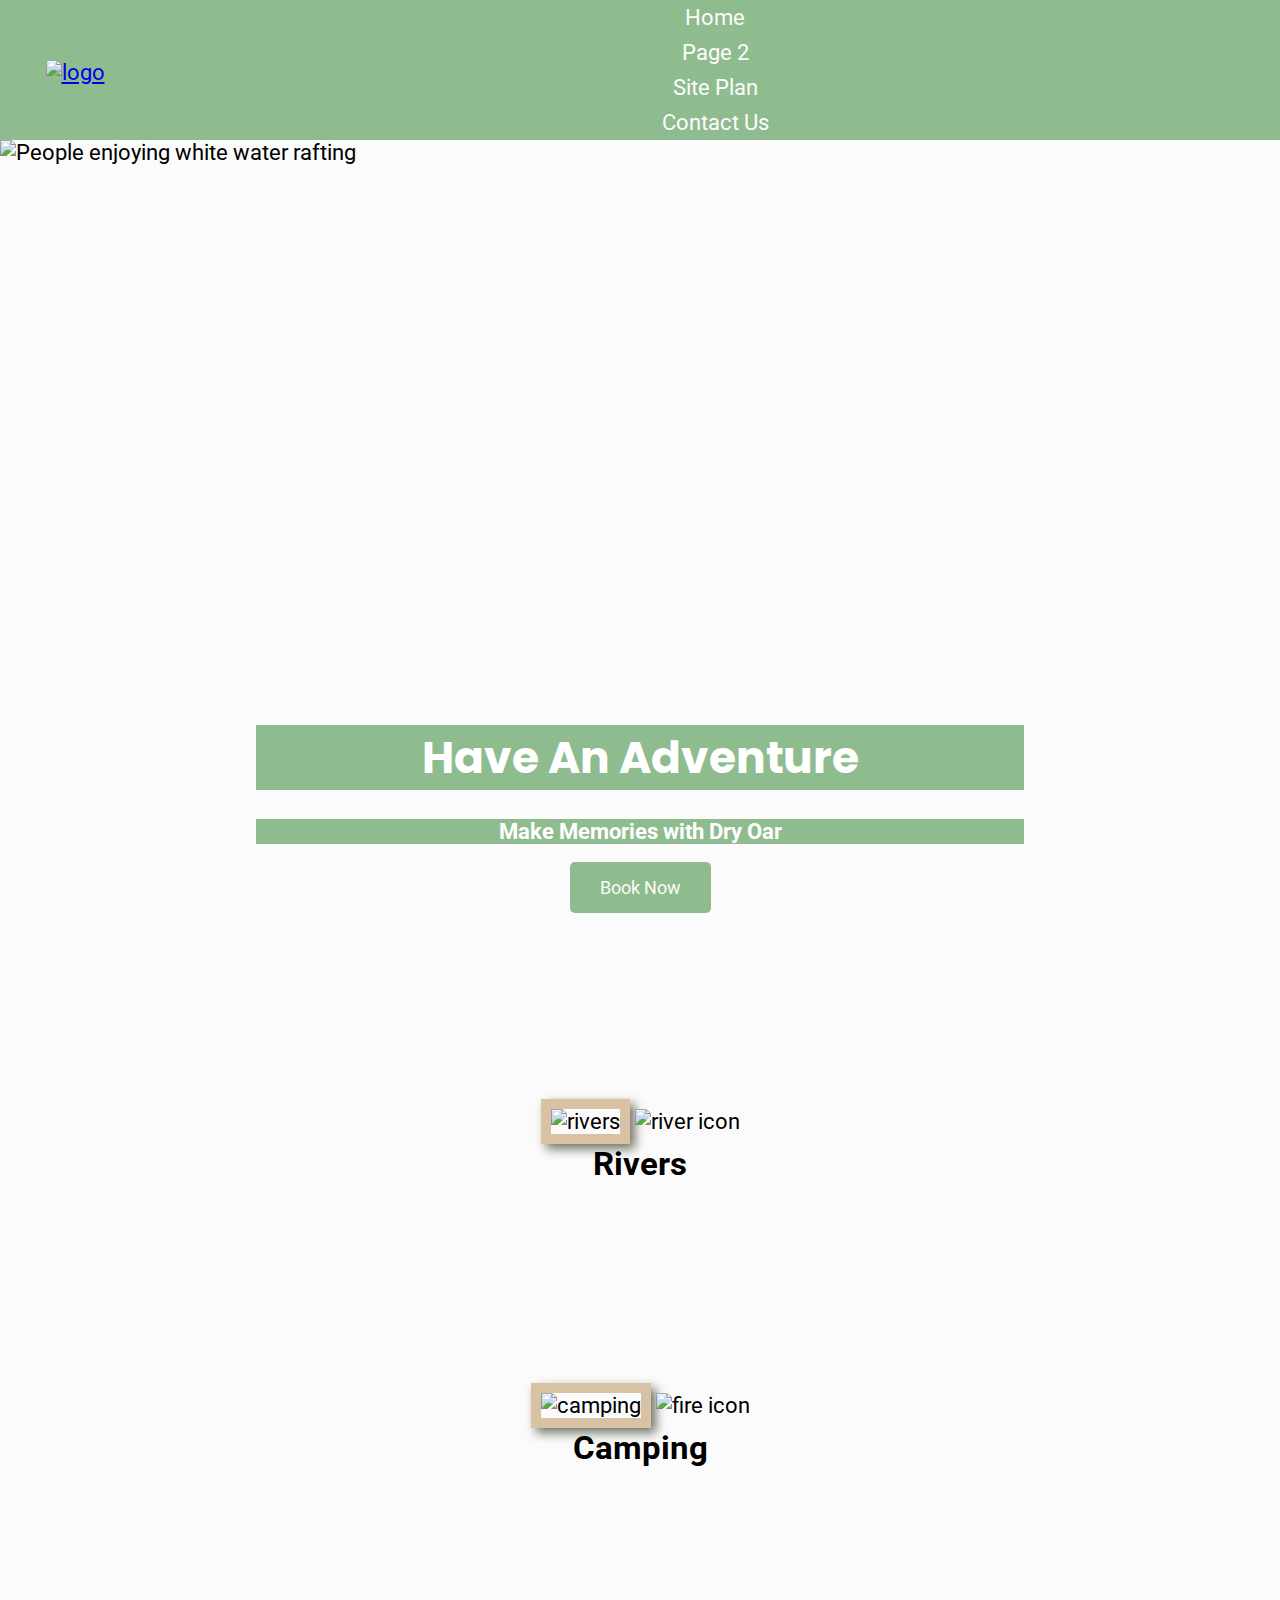
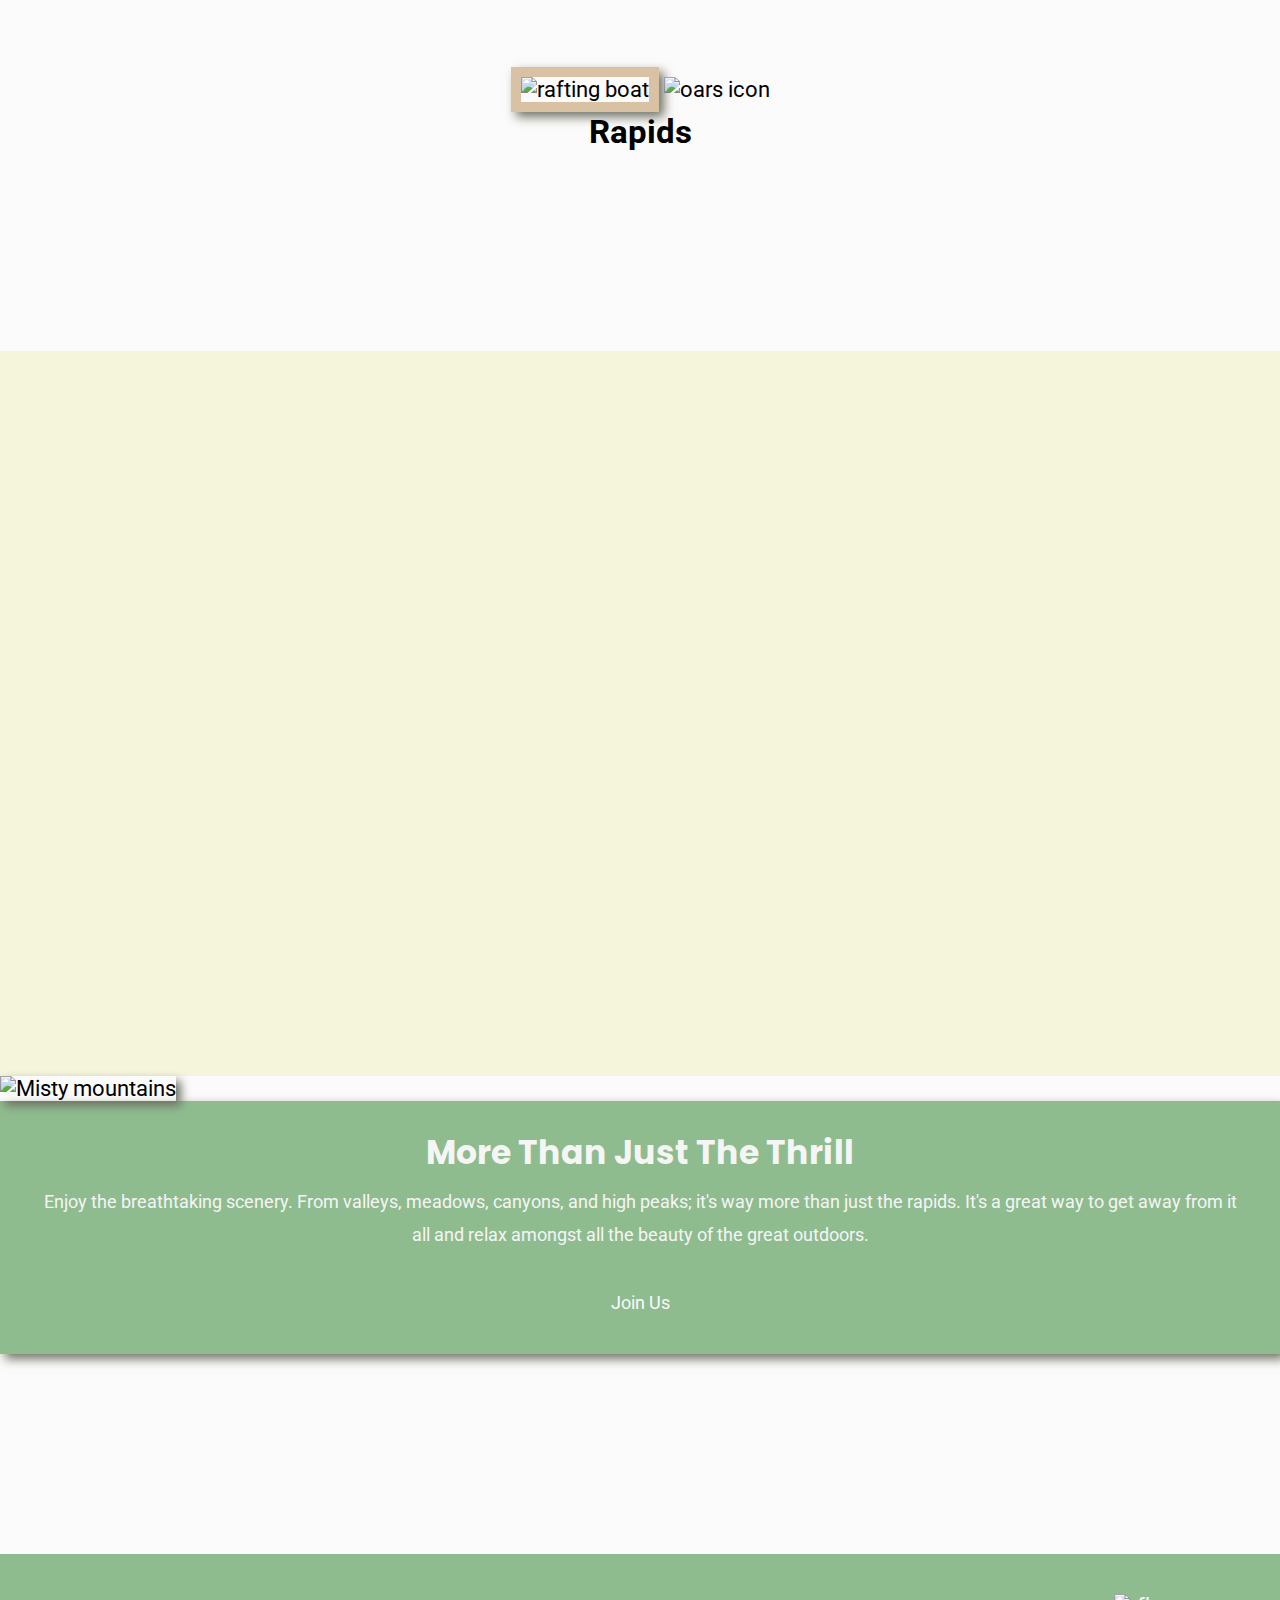
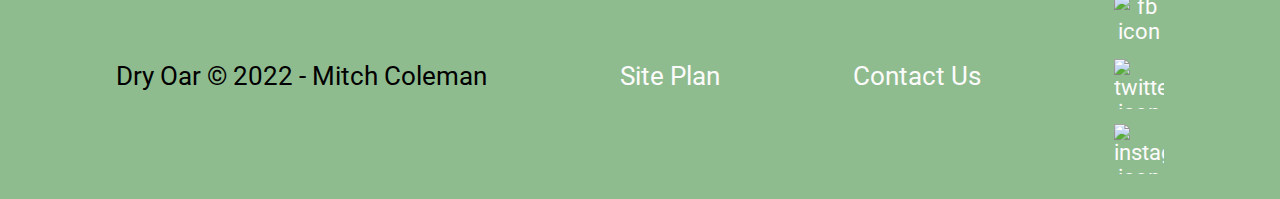
==== index.html @ b1467c67 "changes" ====
<!DOCTYPE html>
<html lang="en">
<head>
    <meta charset="UTF-8">
    <meta http-equiv="X-UA-Compatible" content="IE=edge">
    <meta name="viewport" content="width=device-width, initial-scale=1.0">
    <title>Whitewater Rafting Vacations | Dry Oar Boating | Home</title>
    <link rel="stylesheet" href="style.css">
</head>
<body>
    <div id="content">
    </div>
<header>
    <a id="logo_link" href="index.html">
        <img class="logo" src="https://byui-wdd.github.io/wdd130/rafting_images/logo.png" alt="logo"
        width="400"
        height="300">
    </a>
    <nav>
        <a href="index.html">Home</a>
        <a href="#">Page 2</a>
        <a href="site-plan-rafting.html">Site Plan</a>
        <a href="contactus.html">Contact Us</a>
    </nav>
</header>
<div id="hero">
    <div id="hero-box">
        <img id="hero-img" src="https://d2rdhxfof4qmbb.cloudfront.net/wp-content/uploads/20190523130306/Group-of-people-white-water-rafting.jpg" alt="People enjoying white water rafting"
                        width="1520"
                        height="800">
    </div>

    <section id="hero-msg">
        <h1 class="home-title">Have An Adventure</h1>
        <h4>Make Memories with Dry Oar </h4>
        <div class='button-box'>
            <a class='book' href="rates.html">Book Now</a>
        </div>
    </section>
</div>
<main class="home-grid">
    <section class="rivers-card">
        <img class="card-img" src="https://byui-wdd.github.io/wdd130/rafting_images/rivers.jpg" alt="rivers"
                        width="250"
                        height="200">
        <img class="icon" src="https://byui-wdd.github.io/wdd130/rafting_images/river_icon.png" alt="river icon"
        width="50"
        height="50">
        <h2>Rivers</h2>
    </section>
    <section class="camping-card">
        <img class="card-img" src="https://byui-wdd.github.io/wdd130/rafting_images/camping.jpg" alt="camping"
                        width="250"
                        height="200">
        <img class="icon" src="https://byui-wdd.github.io/wdd130/rafting_images/fire_icon.png" alt="fire icon"
        width="50"
        height="50">
        <h2>Camping</h2>
    </section>
    <section class="rapids-card">
        
    <div>
        <img class="boat" src="https://byui-wdd.github.io/wdd130/rafting_images/rapids.jpg" alt="rafting boat"
                        width="250"
                        height="200">
        <img class="oars" src="https://byui-wdd.github.io/wdd130/rafting_images/oars.png" alt="oars icon"
                        width="50"
                        height="50">
    </div>
    <h2>Rapids</h2>
</section>
    <div id="background"></div> 
    <img class="mountains" src="https://byui-wdd.github.io/wdd130/rafting_images/mountains.jpg" alt="Misty mountains"
                        width="800"
                        height="600">
    <section class="msg">
        <h2>More Than Just The Thrill</h2>
        <p>Enjoy the breathtaking scenery. From valleys, meadows, canyons, and high peaks; it's way more than just the rapids. It's a great way to get away from it all and relax amongst all the beauty of the great outdoors. </p>
        <a class='join' href="rivers.html">Join Us</a>
    </section>
</main>
<footer>
    <p>Dry Oar &copy; 2022 - Mitch Coleman</p>
    <p><a href="site-plan-rafting.html">Site Plan</a></p>
    <p><a href="contactus.html">Contact Us</a></p>
    <div class="social">
        <a href="https://facebook.com" target="_blank">
            <img src="https://byui-wdd.github.io/wdd130/rafting_images/facebook.png" alt="fb icon"
                width="50"
                height="50">
        </a>
        <a href="https://twitter.com" target="_blank">
            <img src="https://byui-wdd.github.io/wdd130/rafting_images/twitter.png" alt="twitter icon"
                width="50"
                height="50">
        </a>
        <a href="https://instagram.com" target="_blank">
            <img src="https://byui-wdd.github.io/wdd130/rafting_images/instagram.png" alt="instagram icon"
                width="50"
                height="50">
        </a>
    </div>
</footer>
</body>
</html>
---- style.css ----
@import url('https://fonts.googleapis.com/css2?family=Poppins:wght@200&family=Roboto:wght@500&display=swap');
#content {
    width: 1600px;
    margin: 0 auto;
  }

nav a {
  text-align: center;
  background-color:darkseagreen;
  color: whitesmoke;
  text-align: center;
  color: #fcfbfb;
  text-decoration: none;
  padding: 5px;
  display: flex;
  justify-content: space-around;
  /* my logo isn't showing correctly with 35px. that is why i have it on 5px */
}

#hero-msg h1, #hero-msg h4 {
  text-align: center;
  color: white;
}

.button-box {
  text-align: center;
}

main section {
  text-align: center;
}

#background {
  height: 725px;
  background-color: beige;
  grid-column: 1/11;
  grid-row: 4/9;
}

body {
  background-color: #fcfbfb; 
  font-family: "Roboto", Helvetica, sans-serif;
  font-size: 22px;
  margin: 0;
  padding: 0;
}
header {
  background-color: darkseagreen;
  display: grid;
  grid-template-columns: 150px auto;
}
nav a:hover {
  background-color: black;
  text-decoration: underline;
}

.book, .join{
  background-color: burlywood;
  font-size: 18px;
  padding: 15px 30px;
}

.book:hover, .join:hover {
  background-color: aliceblue;
  text-decoration: underline;
}

.msg{
  background-color: darkseagreen;
  line-height: 1.5em;
  padding: 35px;
  grid-column: 6/10;
  grid-row: 6/7;
  box-shadow: 5px 5px 10px #6f7364;
}

footer{
  background-color: darkseagreen;
  padding: 25px 50px;
  margin-top: 200px;
  display: flex;
  justify-content: space-around;
  align-items: center;

}

nav a:hover {
  background-color:darkseagreen;
  color: whitesmoke;
  text-decoration: underline;
}

.home-title{
  background-color:darkseagreen;
  color: whitesmoke;
  font-family: "Poppins";
  font-size: 2em;
  margin-top: 10px;
}
h4{
  background-color:darkseagreen;
  color: whitesmoke;
}
.book, .join{
  background-color:darkseagreen;
  color: whitesmoke;
  text-align: center;
  color: #fcfbfb;
  text-decoration: none;
  margin-top: 50px;
  border-radius: 5px;
}
.book:hover, .join:hover{
  background-color:darkseagreen;
  color: whitesmoke;
  text-decoration: underline;
}
.msg h2{
  background-color:darkseagreen;
  color: whitesmoke;
  font-family: "Poppins";
  margin: 0;
}
.msg p{
  background-color:darkseagreen;
  color: whitesmoke;
  font-size: .8em;
  padding-bottom: 15px;
}
footer h3{
  background-color:darkseagreen;
  color: whitesmoke;
}
footer a{
  background-color:darkseagreen;
  color: whitesmoke;
  text-align: center;
  color: #fcfbfb;
  text-decoration: none;
  display: flex;
  justify-content: space-around;
  align-items: center;
}
footer a:hover{
  background-color:darkseagreen;
  color: whitesmoke;
  text-decoration: underline;
}

.logo {
  width: 80px;
  height: 80px;
}

footer p {
  font-size: 1.2em;
}    

footer p a:hover {
  text-decoration: underline;
}   

h2{
  margin: 0;
}

#logo_link{
  padding-top: 5px;
  padding-top: 5px;
  justify-self: center;
  align-self: center;
}

.icon{
  padding-top: 10px;
}

footer .social img {
  padding-top: 15px;
}

.rivers-card, .camping-card, .rapids-card{
  margin: 200px 0;
  grid-column: 8/10;
  grid-row: 2/3;
}

.card-img{
  border: 10px solid black;
  border: 10px solid #d9c2a3;
  transition: transform .5s;
  box-shadow: 5px 5px 10px #6f7364;
}

main section img{
  box-sizing: border-box;
}

.boat{
  border: 10px solid black;
  width: 100%;
  grid-column: 8/10;
  grid-row: 2/3;
  border: 10px solid #d9c2a3;
  transition: transform .5s;
  box-shadow: 5px 5px 10px #6f7364;
  height: 600px;

}

/* test */
#hero {
  display: grid;
  grid-template-columns: 1fr 3fr 1fr;
}
#hero-box {
  grid-column: 1/4;
  grid-row: 1/3;
  z-index: -1;
}
#hero-msg {
  grid-column: 2/3;
  grid-row: 1/2;
  margin-top: 575px;
}
.card-img{
  width: 100%;
  height: 600px;
}
.mountains{
  grid-column: 2/7;
  grid-row: 5/8;
  box-shadow: 5px 5px 10px #6f7364;
  width: 100%;
  margin-top: -800px;
}
.card-img:hover {
  opacity: .6;
  transform: scale(1.1);
}
.boat:hover{
  opacity: .6;
  transform: scale(1.1);
}
@media screen and (max-width: 900px) {
  #hero, .home-grid {
      display: block;
      height: auto;
  }
  nav, footer {
      flex-direction: column;
  }
  nav a {
      display: block;
      padding: 15px;
  }
  #hero {
      margin-top: 0;
  }
  #hero-msg {
      margin-top: 0;
  }
  #hero-msg h4 {
      display: none;
  }
  .home-title {
      font-size: 25px;
      color: #6f7364;
  }
  .rivers-card, .camping-card, .rapids-card { 
      margin: 50px auto;
      width: 60%;
  }
  #background {
      display: none;
  }
  .mountains, .msg {
      width: 80%;
      display: block;
      margin: 0 auto;
  }
  footer {
      margin-top: 25px;
  }
  .boat{
    margin: 50px auto;
    width: 60%;
  }
}
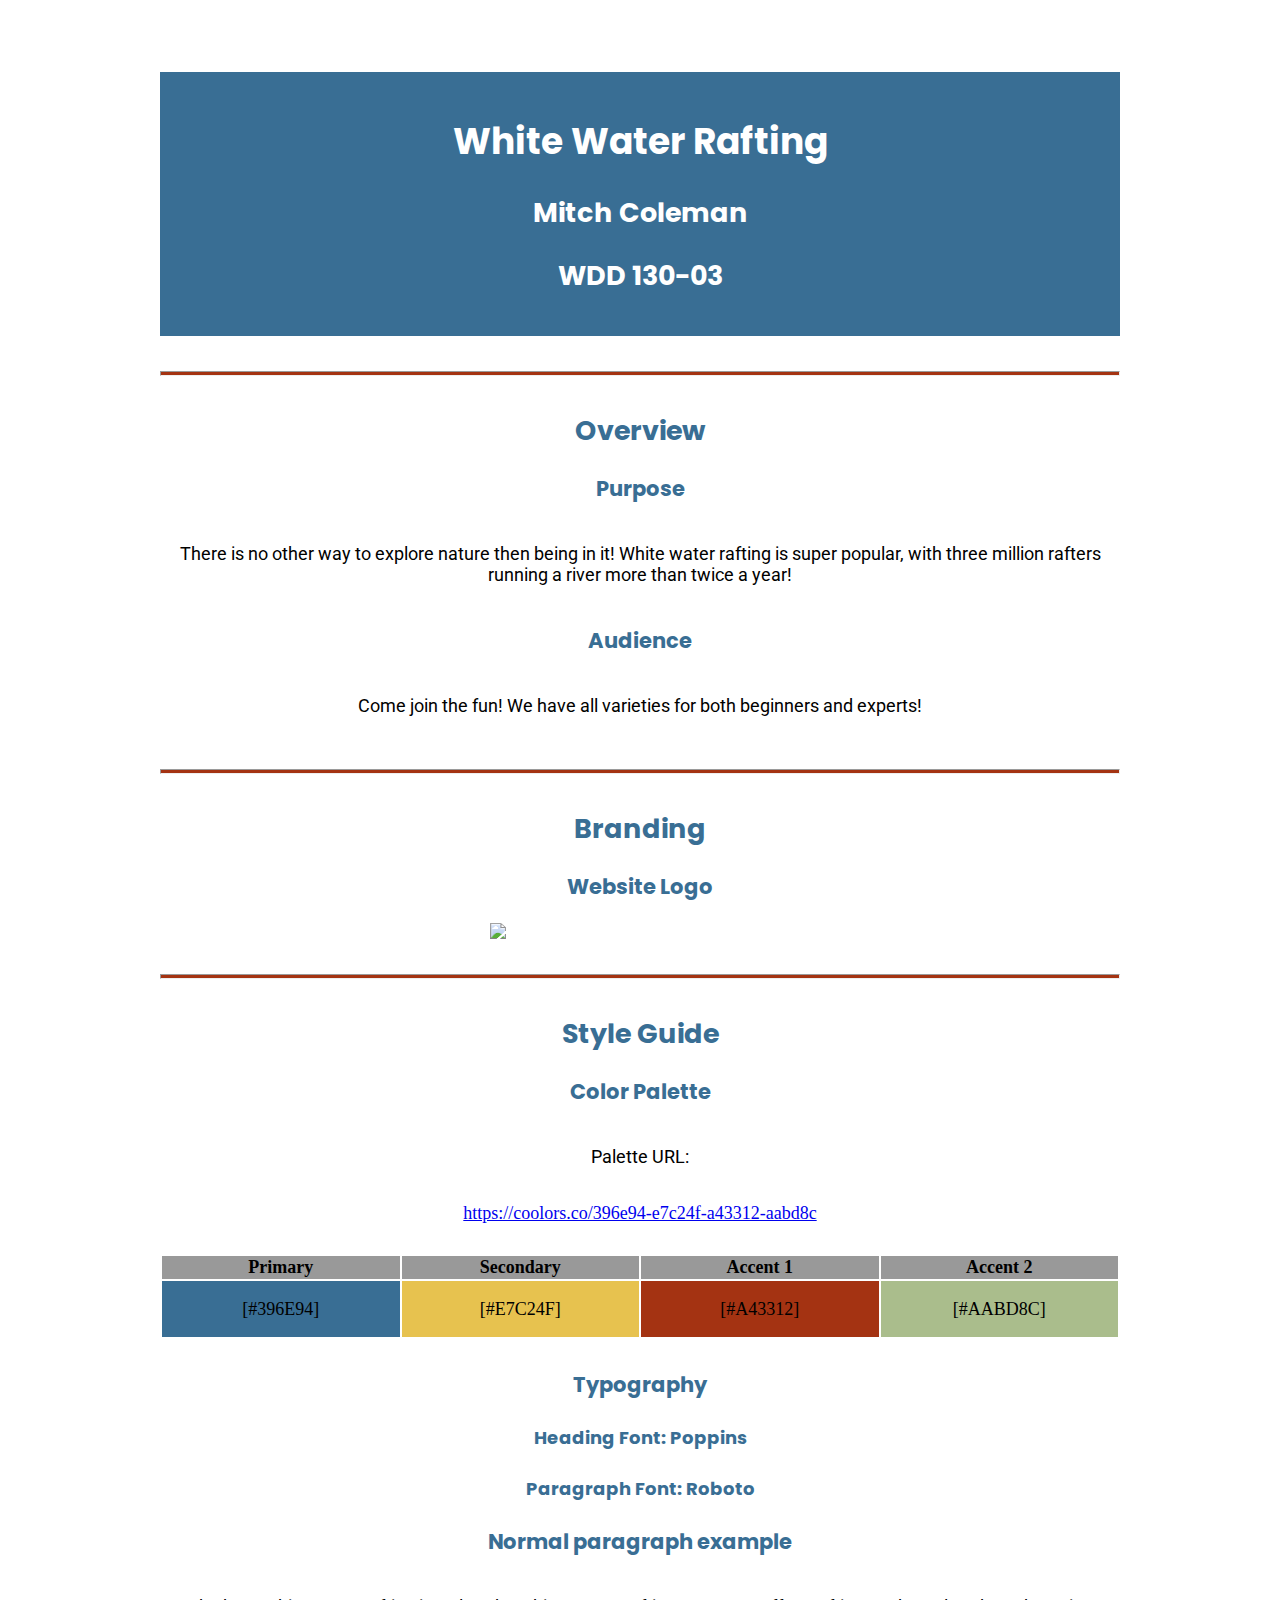
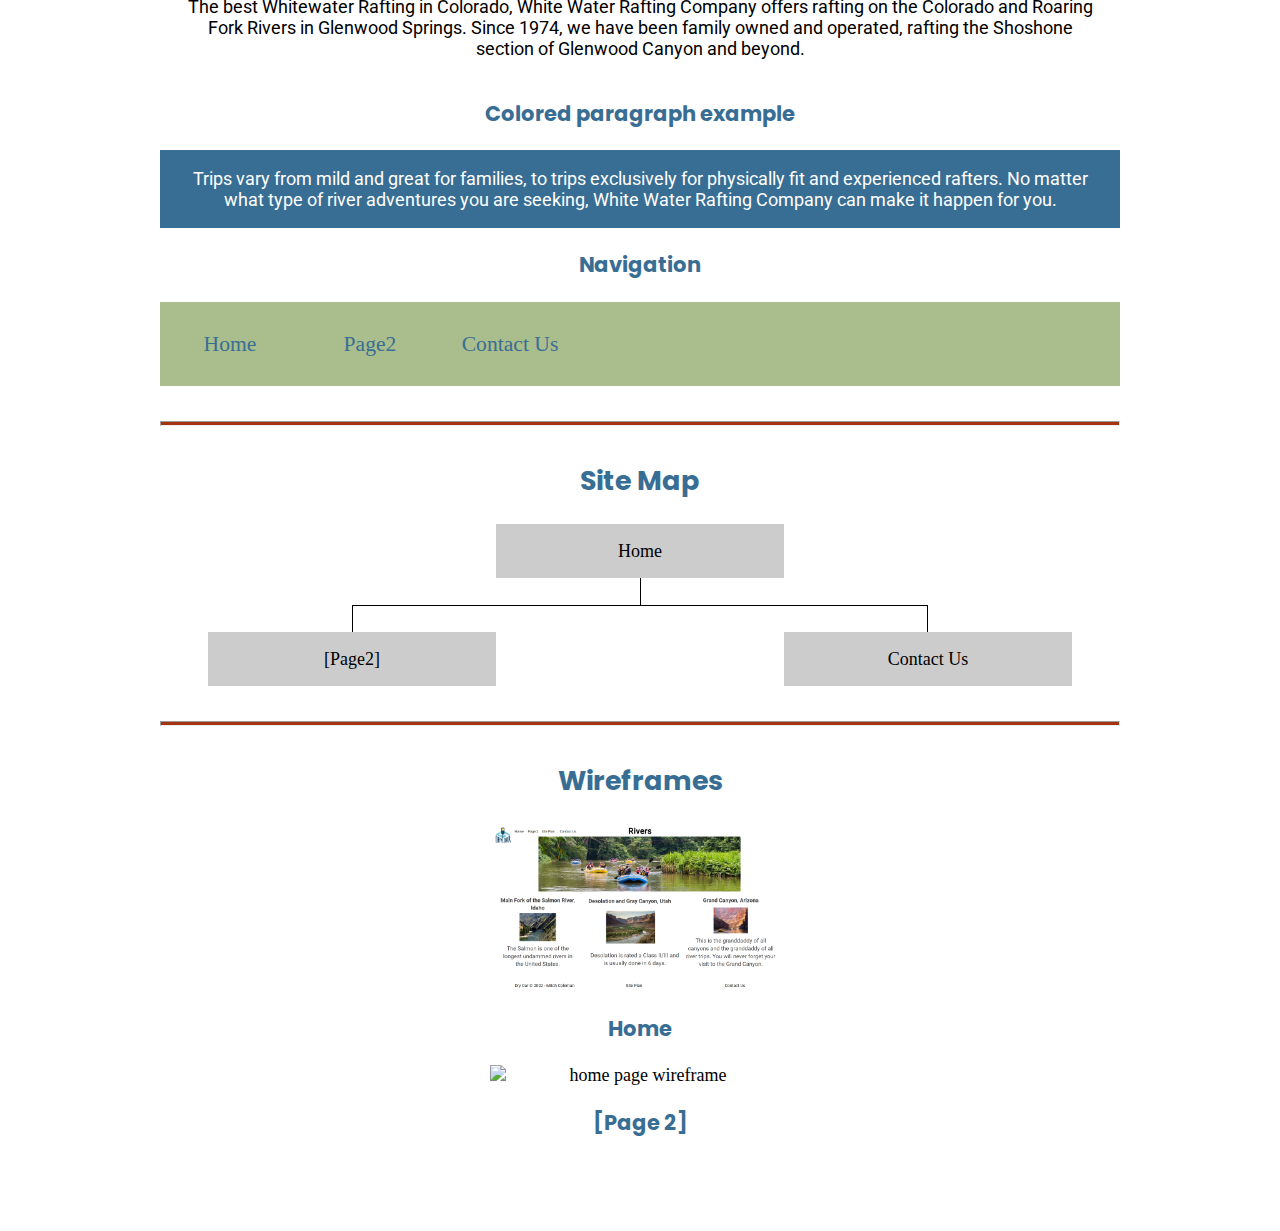
==== commit 66273e88: "change" ====
--- a/index.html
+++ b/index.html
@@ -1,106 +1,129 @@
 <!DOCTYPE html>
-<html lang="en">
+<html lang="en-us">
+
 <head>
-    <meta charset="UTF-8">
-    <meta http-equiv="X-UA-Compatible" content="IE=edge">
-    <meta name="viewport" content="width=device-width, initial-scale=1.0">
-    <title>Whitewater Rafting Vacations | Dry Oar Boating | Home</title>
-    <link rel="stylesheet" href="style.css">
+  <meta charset="utf-8" />
+  <title>Site Plan</title>
+  <link rel="stylesheet" href="site-plan-rafting.css" />
 </head>
+
 <body>
-    <div id="content">
+  <header>
+    <h1>White Water Rafting</h1>
+    <h2>Mitch Coleman</h2>
+    <h2>WDD 130-03</h2>
+    <!-- In the header above, add the name of your site, your name and class number. For example if you are in section 3 you would put WDD 130-03 -->
+  </header>
+  <main>
+    <!-- ------------------------Steps 2-5------------------------------ -->
+    <hr />
+    <h2>Overview</h2>
+    <h3>Purpose</h3>
+    <p>There is no other way to explore nature then being in it! White water rafting is super popular, with three million rafters running a river more than twice a year! </p>
+    <!-- change this -->
+
+    <h3>Audience</h3>
+    <p>Come join the fun! We have all varieties for both beginners and experts!</p>
+    <!-- change this -->
+
+    <hr />
+    <h2>Branding</h2>
+    <h3>Website Logo</h3>
+    <!-- Replace this with some sort of logo for your site.  A logo can be as simple as the name of your site in a nice font :) -->
+    <img src="https://byui-wdd.github.io/wdd130/rafting_images/logo.png" />
+    <hr />
+    <h2>Style Guide</h2>
+
+    <!-- ------------------------Steps 6-9------------------------------ -->
+
+    <h3>Color Palette</h3>
+    <!--  The colors you choose for a website are one of the most important decisions you will make. Follow the instructions on the activity in Canvas then return and replace the color codes below with the hex color codes (the 6 digit numbers that show at the bottom of each color) for the colors you have chosen below.  You should have at least 2 colors but do not have to fill in all 4 if you do not need them.  -->
+
+    <!-- Copy and paste the URL to your finished palette below. Replace the href value that is there with yours. Make sure to paste it into both the href value and the content text of the <a> tag -->
+    <p>Palette URL:</p>
+    <a href="https://coolors.co/396e94-e7c24f-a43312-aabd8c"
+      target="_blank">https://coolors.co/396e94-e7c24f-a43312-aabd8c</a>
+
+    <table class="colors">
+      <tr>
+        <th>Primary</th>
+        <th>Secondary</th>
+        <th>Accent 1</th>
+        <th>Accent 2</th>
+      </tr>
+      <!-- Replace the numbers in the boxes below with your hex color codes. Then switch to the site-plan.css file and change your colors there as well. -->
+      <tr>
+        <td class="primary">[#396E94]</td>
+        <td class="secondary">[#E7C24F]</td>
+        <td class="accent1">[#A43312]</td>
+        <td class="accent2">[#AABD8C]</td>
+      </tr>
+    </table>
+
+    <!-- ------------------------Steps 10-12------------------------------ -->
+
+    <h3>Typography</h3>
+    <!-- Choose a font for your paragraphs (body copy) and headlines. What font(s) have you chosen? Think also about which of your colors above you might use for background and font colors. -->
+
+    <h4>
+      Heading Font: Poppins
+      <!-- change this -->
+    </h4>
+    <h4>
+      Paragraph Font: Roboto
+      <!-- change this -->
+    </h4>
+    <h3>Normal paragraph example</h3>
+    <p>
+      The best Whitewater Rafting in Colorado, White Water Rafting Company
+      offers rafting on the Colorado and Roaring Fork Rivers in Glenwood
+      Springs. Since 1974, we have been family owned and operated, rafting the
+      Shoshone section of Glenwood Canyon and beyond.
+    </p>
+    <h3>Colored paragraph example</h3>
+    <p class="colored">
+      Trips vary from mild and great for families, to trips exclusively for
+      physically fit and experienced rafters. No matter what type of river
+      adventures you are seeking, White Water Rafting Company can make it
+      happen for you.
+    </p>
+
+    <!-- ------------------------Step 13------------------------------ -->
+
+    <h3>Navigation</h3>
+    <!-- Think about how you want your navigation bar to look. In the site-plan.css file change the colors to your colors to get the look you desire. -->
+    <nav>
+      <a href="#">Home</a>
+      <a href="#">Page2</a>
+      <a href="#">Contact Us</a>
+    </nav>
+    <hr />
+    <h2>Site Map</h2>
+    <div class="sitemap">
+      <div class="sm-home">Home</div>
+      <div class="sm-page2">
+        [Page2]
+        <!-- this page will have a name later -->
+      </div>
+      <div class="sm-page3">Contact Us</div>
+
+      <div class="top">&nbsp;</div>
+      <div class="left">&nbsp;</div>
+      <div class="right">&nbsp;</div>
     </div>
-<header>
-    <a id="logo_link" href="index.html">
-        <img class="logo" src="https://byui-wdd.github.io/wdd130/rafting_images/logo.png" alt="logo"
-        width="400"
-        height="300">
-    </a>
-    <nav>
-        <a href="index.html">Home</a>
-        <a href="#">Page 2</a>
-        <a href="site-plan-rafting.html">Site Plan</a>
-        <a href="contactus.html">Contact Us</a>
-    </nav>
-</header>
-<div id="hero">
-    <div id="hero-box">
-        <img id="hero-img" src="https://d2rdhxfof4qmbb.cloudfront.net/wp-content/uploads/20190523130306/Group-of-people-white-water-rafting.jpg" alt="People enjoying white water rafting"
-                        width="1520"
-                        height="800">
-    </div>
+    <hr />
+    <h2>Wireframes</h2>
+    <!-- Create an additional wireframe for your site. List it here below the Home page wireframe. -->
+    <img src="wireframe.png" />
 
-    <section id="hero-msg">
-        <h1 class="home-title">Have An Adventure</h1>
-        <h4>Make Memories with Dry Oar </h4>
-        <div class='button-box'>
-            <a class='book' href="rates.html">Book Now</a>
-        </div>
-    </section>
-</div>
-<main class="home-grid">
-    <section class="rivers-card">
-        <img class="card-img" src="https://byui-wdd.github.io/wdd130/rafting_images/rivers.jpg" alt="rivers"
-                        width="250"
-                        height="200">
-        <img class="icon" src="https://byui-wdd.github.io/wdd130/rafting_images/river_icon.png" alt="river icon"
-        width="50"
-        height="50">
-        <h2>Rivers</h2>
-    </section>
-    <section class="camping-card">
-        <img class="card-img" src="https://byui-wdd.github.io/wdd130/rafting_images/camping.jpg" alt="camping"
-                        width="250"
-                        height="200">
-        <img class="icon" src="https://byui-wdd.github.io/wdd130/rafting_images/fire_icon.png" alt="fire icon"
-        width="50"
-        height="50">
-        <h2>Camping</h2>
-    </section>
-    <section class="rapids-card">
-        
-    <div>
-        <img class="boat" src="https://byui-wdd.github.io/wdd130/rafting_images/rapids.jpg" alt="rafting boat"
-                        width="250"
-                        height="200">
-        <img class="oars" src="https://byui-wdd.github.io/wdd130/rafting_images/oars.png" alt="oars icon"
-                        width="50"
-                        height="50">
-    </div>
-    <h2>Rapids</h2>
-</section>
-    <div id="background"></div> 
-    <img class="mountains" src="https://byui-wdd.github.io/wdd130/rafting_images/mountains.jpg" alt="Misty mountains"
-                        width="800"
-                        height="600">
-    <section class="msg">
-        <h2>More Than Just The Thrill</h2>
-        <p>Enjoy the breathtaking scenery. From valleys, meadows, canyons, and high peaks; it's way more than just the rapids. It's a great way to get away from it all and relax amongst all the beauty of the great outdoors. </p>
-        <a class='join' href="rivers.html">Join Us</a>
-    </section>
-</main>
-<footer>
-    <p>Dry Oar &copy; 2022 - Mitch Coleman</p>
-    <p><a href="site-plan-rafting.html">Site Plan</a></p>
-    <p><a href="contactus.html">Contact Us</a></p>
-    <div class="social">
-        <a href="https://facebook.com" target="_blank">
-            <img src="https://byui-wdd.github.io/wdd130/rafting_images/facebook.png" alt="fb icon"
-                width="50"
-                height="50">
-        </a>
-        <a href="https://twitter.com" target="_blank">
-            <img src="https://byui-wdd.github.io/wdd130/rafting_images/twitter.png" alt="twitter icon"
-                width="50"
-                height="50">
-        </a>
-        <a href="https://instagram.com" target="_blank">
-            <img src="https://byui-wdd.github.io/wdd130/rafting_images/instagram.png" alt="instagram icon"
-                width="50"
-                height="50">
-        </a>
-    </div>
-</footer>
+    <h3>Home</h3>
+
+    <img src="https://byui-wdd.github.io/wdd130/rafting_images/wireframe_home.png" alt="home page wireframe" />
+
+    <h3>[Page 2]</h3>
+
+    <!-- <img src="#" alt="page 2 wireframe"> -->
+  </main>
 </body>
-</html>
-                  +
+</html>--- a/site-plan-rafting.css
+++ b/site-plan-rafting.css
@@ -0,0 +1,164 @@
+/* if you are using any Google fonts change the font names below to your fonts.
+Any spaces in your font name should be replaced with a +.
+Fonts are separated by a & */
+@import url('https://fonts.googleapis.com/css2?family=Poppins:wght@200&family=Roboto:wght@500&display=swap');
+ 
+:root {
+  /* change the values below to your colors from your palette */
+  --primary-color: #396E94   ;
+  --secondary-color: #E7C24F;
+  --accent1-color: #A43312;
+  --accent2-color: #AABD8C;
+ 
+  /* change the values below to your chosen font(s) */
+  --heading-font: "Poppins";
+  --paragraph-font: Roboto, Helvetica, sans-serif;
+ 
+  /* these colors below should be chosen from among your palette colors above */
+  --headline-color-on-white: #396E94;  /* headlines on a white background */
+  --headline-color-on-color: white; /* headlines on a colored background */
+  --paragraph-color-on-white: #396E94; /* paragraph text on a white background */
+  --paragraph-color-on-color: white; /* paragraph text on a colored background */
+  --paragraph-background-color: #396E94  ;
+  --nav-link-color: #396E94;
+  --nav-background-color: #AABD8C;
+  --nav-hover-link-color: white;
+  --nav-hover-background-color: #396E94;
+}
+ 
+ 
+/*  Look around below...but DON'T CHANGE ANYTHING! */
+ 
+body {
+  max-width: 960px;
+  margin: 0 auto;
+  padding: 4em;
+  font-size: 18px;
+  text-align: center;
+}
+img {
+  display: block;
+  margin: 0 auto;
+  max-width: 300px;
+}
+h1, h2, h3, h4, h5, h6 {
+  font-family: var(--heading-font);
+  color: var(--headline-color-on-white);
+}
+h2 {
+  text-align: center;
+}
+hr {
+  height: 3px;
+  margin: 35px 0;
+  background: var(--accent1-color);
+}
+header {
+  padding: 1em;
+  text-align: center;
+  color: var(--paragraph-color-on-color);
+  background-color: var(--paragraph-background-color);
+}
+header > h1, header > h2 {
+  color: var(--headline-color-on-color);
+}
+p {
+  font-family: var(--paragraph-font);
+  color: var(--paragraph-color);
+  padding: 1em;
+}
+.colors {
+  width: 100%;
+  min-width: 350px;
+  margin: 30px auto;
+  text-align: center;
+}
+.colors th {
+  background-color: #999;
+}
+.colors td{
+  width: 25%;
+  height: 3em;
+}
+.primary {
+  background-color: var(--primary-color);
+}
+.secondary {
+  background-color: var(--secondary-color);
+}
+.accent1 {
+  background-color: var(--accent1-color);
+}
+.accent2{
+  background-color: var(--accent2-color);
+}
+p.colored {
+  background-color: var(--paragraph-background-color);
+  color: var(--paragraph-color-on-color);
+}
+nav {
+  background-color: var(--nav-background-color);
+  line-height: 3em;
+  text-align: center;
+  font-size: 1.2em;
+}
+nav  {
+  list-style-type: none;
+  display: flex;
+}
+nav a {
+  padding:1em;
+  min-width: 120px;
+  text-decoration: none;
+  padding: 10px;
+}
+nav a:link, nav a:visited {
+  color: var(--nav-link-color);
+}
+nav a:hover {
+  color: var(--nav-hover-link-color);
+  background-color: var(--nav-hover-background-color);
+}
+.sitemap {
+  display: grid;
+  justify-content: center;
+ 
+  grid-template-columns: repeat(6, 15%);
+  grid-template-rows: 3em 1.5em 1.5em 3em;
+  grid-template-areas: ". . home home . ."
+    ". . . top . ."
+    ". left left right right ."
+    "page2 page2 . . page3 page3";
+}
+.sitemap > div {
+  text-align: center;
+}
+.sm-home {
+  grid-area: home;
+  background-color: #ccc;
+  line-height: 3em;
+}
+.sm-page2 {
+  grid-area: page2;
+  background-color: #ccc;
+  line-height: 3em;
+}
+.sm-page3 {
+  grid-area: page3;
+  background-color: #ccc;
+  line-height: 3em;
+}
+.top {
+  grid-area: top;
+  border-left: 1px solid;
+}
+.left {
+  grid-area: left;
+  border-top: 1px solid;
+  border-left: 1px solid;
+}
+.right {
+  grid-area: right;
+  border-top: 1px solid;
+  border-right: 1px solid;
+}
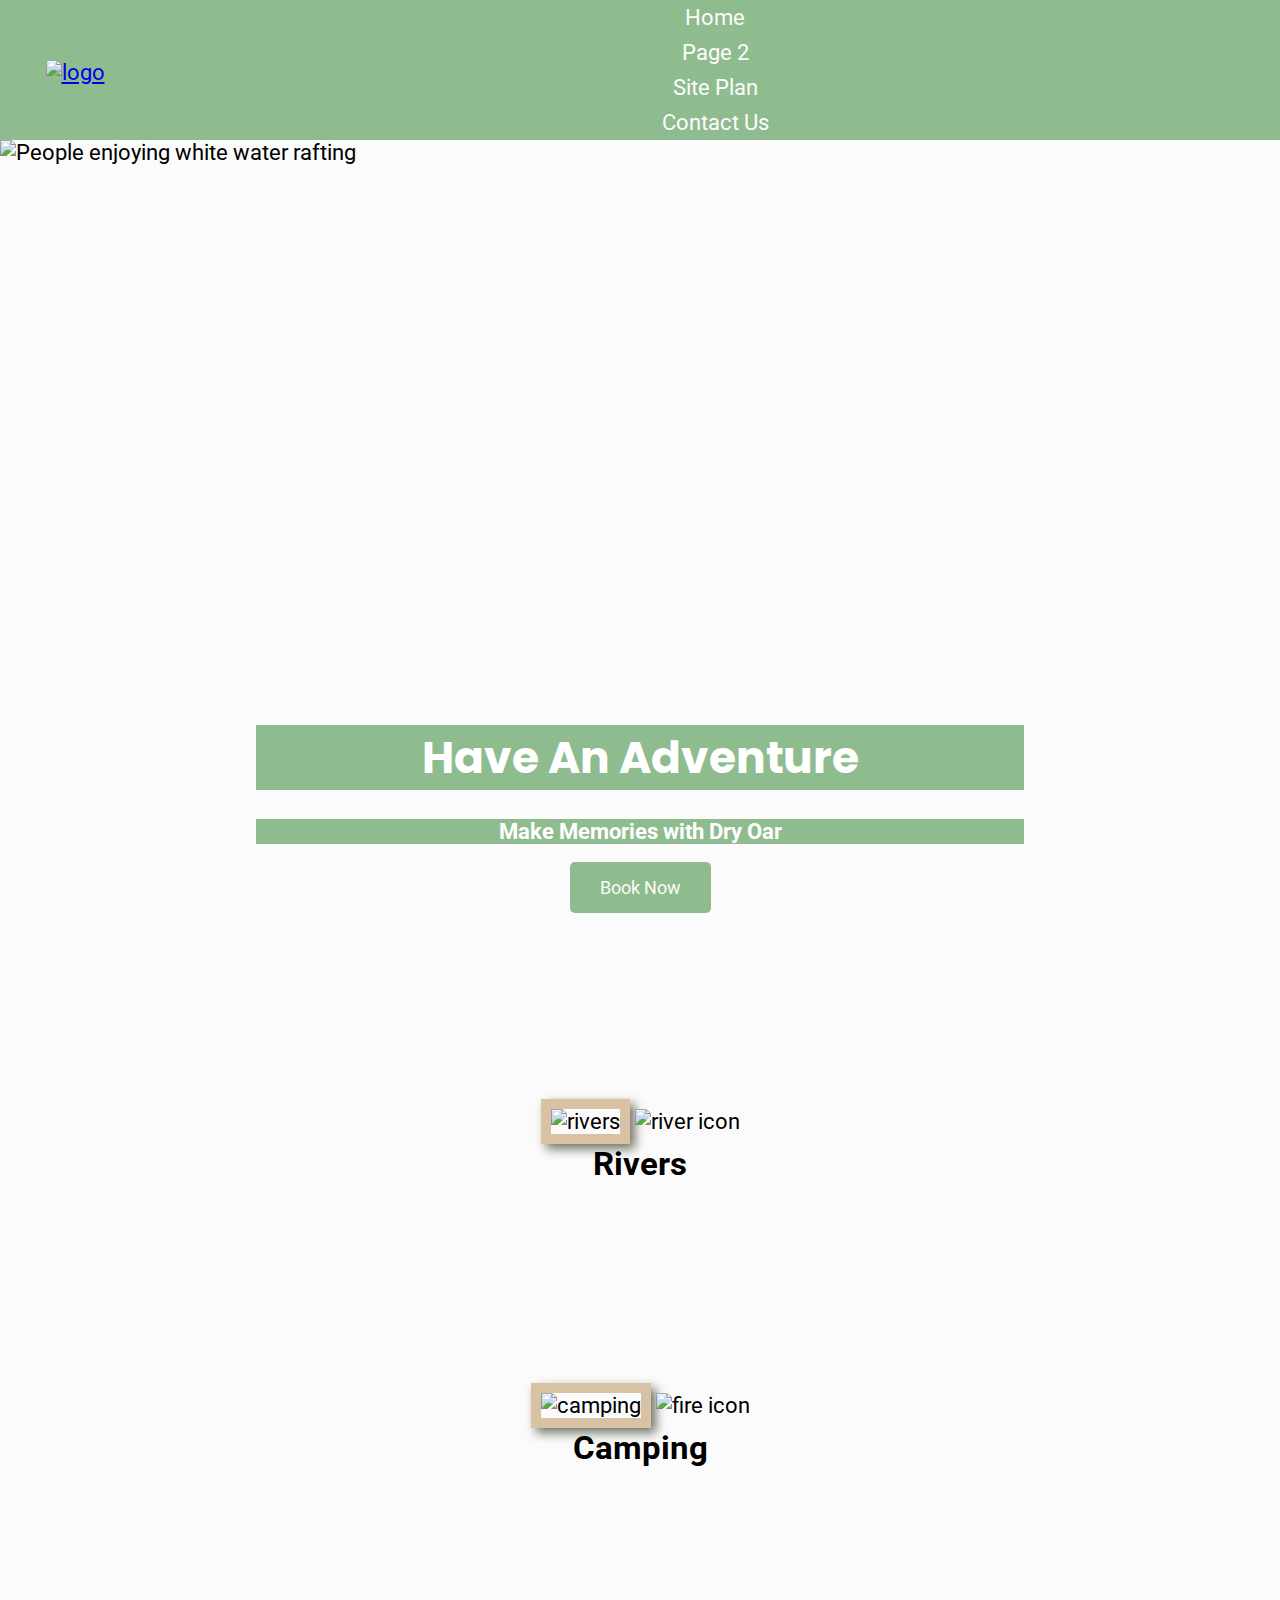
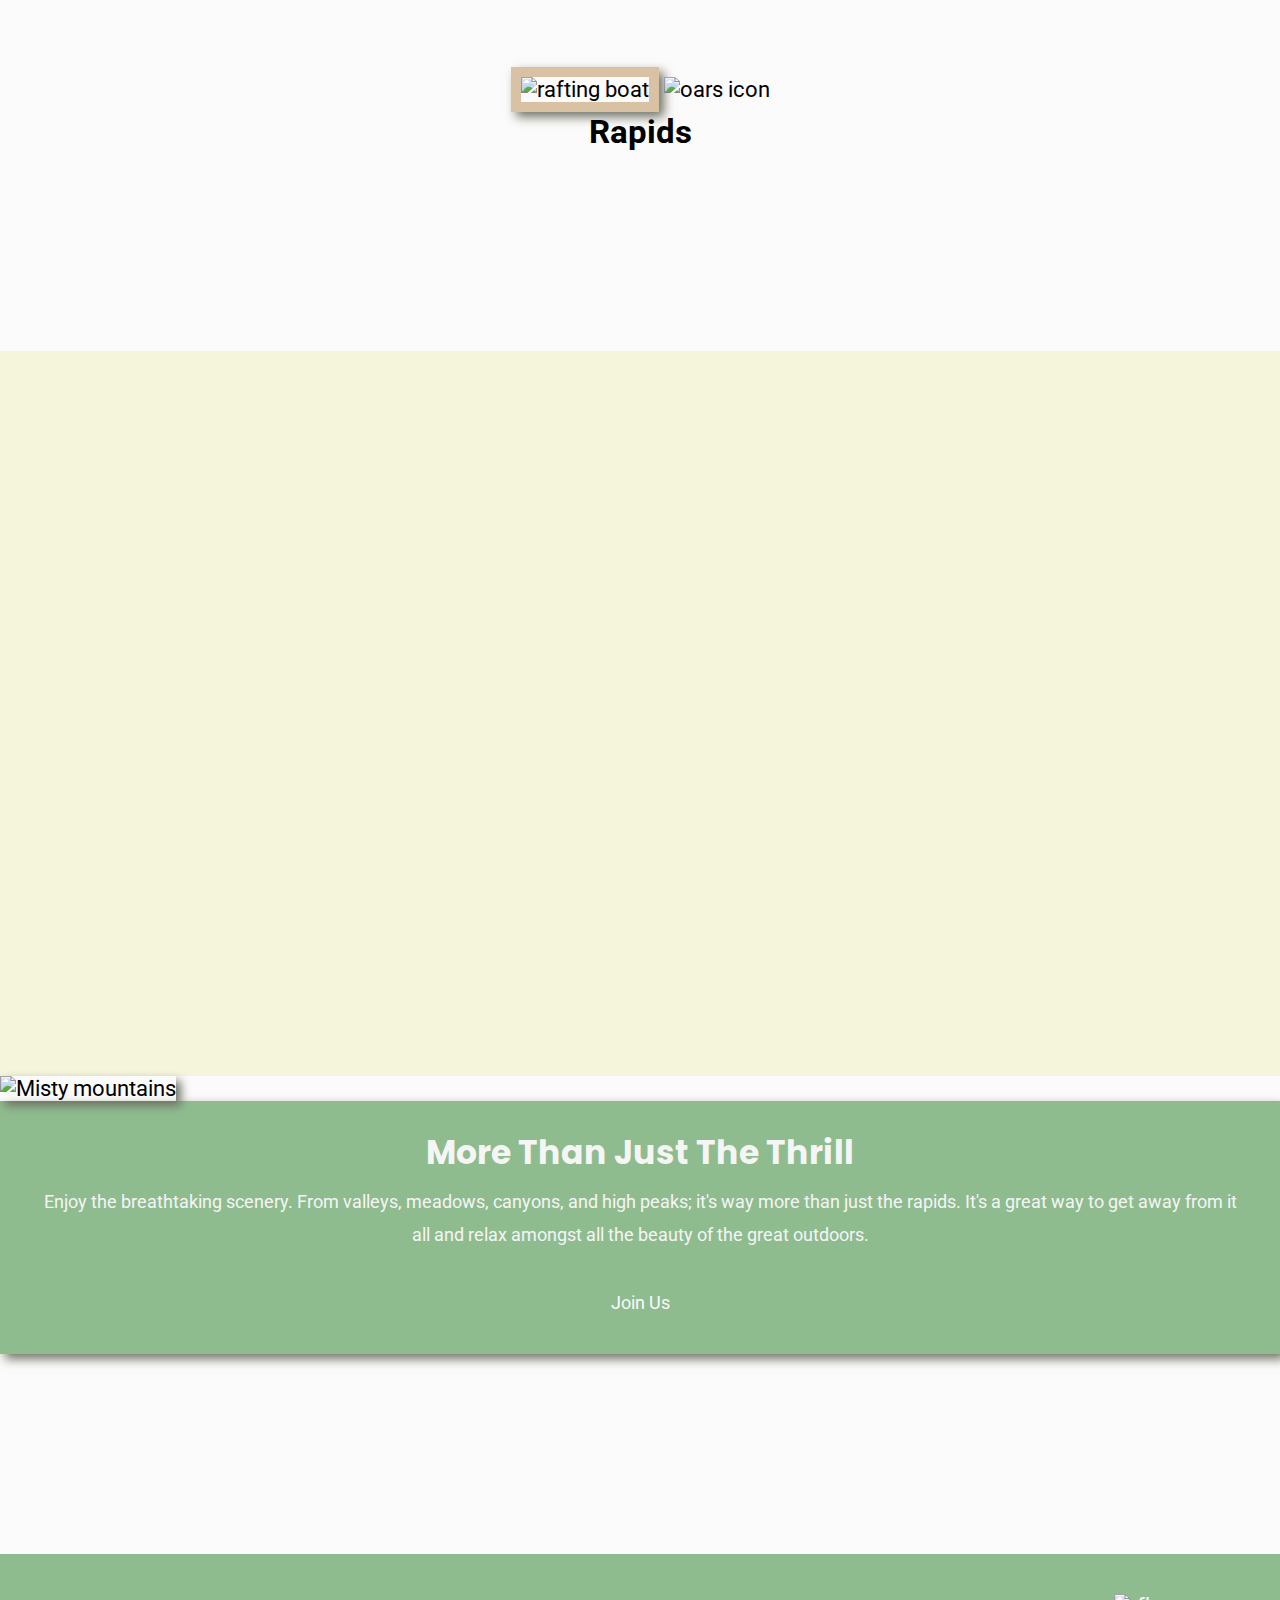
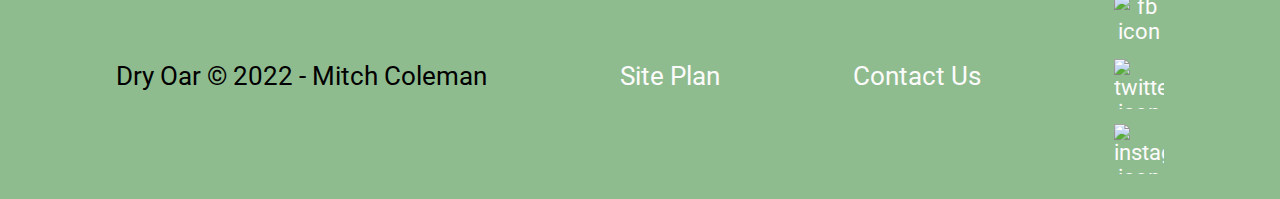
==== commit 3aa2d938: "changes" ====
--- a/index.html
+++ b/index.html
@@ -1,129 +1,106 @@
 <!DOCTYPE html>
-<html lang="en-us">
+<html lang="en">
+<head>
+    <meta charset="UTF-8">
+    <meta http-equiv="X-UA-Compatible" content="IE=edge">
+    <meta name="viewport" content="width=device-width, initial-scale=1.0">
+    <title>Whitewater Rafting Vacations | Dry Oar Boating | Home</title>
+    <link rel="stylesheet" href="style.css">
+</head>
+<body>
+    <div id="content">
+    </div>
+<header>
+    <a id="logo_link" href="index.html">
+        <img class="logo" src="https://byui-wdd.github.io/wdd130/rafting_images/logo.png" alt="logo"
+        width="400"
+        height="300">
+    </a>
+    <nav>
+        <a href="index.html">Home</a>
+        <a href="rivers.html">Page 2</a>
+        <a href="site-plan-rafting.html">Site Plan</a>
+        <a href="contactus.html">Contact Us</a>
+    </nav>
+</header>
+<div id="hero">
+    <div id="hero-box">
+        <img id="hero-img" src="https://d2rdhxfof4qmbb.cloudfront.net/wp-content/uploads/20190523130306/Group-of-people-white-water-rafting.jpg" alt="People enjoying white water rafting"
+                        width="1520"
+                        height="800">
+    </div>
 
-<head>
-  <meta charset="utf-8" />
-  <title>Site Plan</title>
-  <link rel="stylesheet" href="site-plan-rafting.css" />
-</head>
-
-<body>
-  <header>
-    <h1>White Water Rafting</h1>
-    <h2>Mitch Coleman</h2>
-    <h2>WDD 130-03</h2>
-    <!-- In the header above, add the name of your site, your name and class number. For example if you are in section 3 you would put WDD 130-03 -->
-  </header>
-  <main>
-    <!-- ------------------------Steps 2-5------------------------------ -->
-    <hr />
-    <h2>Overview</h2>
-    <h3>Purpose</h3>
-    <p>There is no other way to explore nature then being in it! White water rafting is super popular, with three million rafters running a river more than twice a year! </p>
-    <!-- change this -->
-
-    <h3>Audience</h3>
-    <p>Come join the fun! We have all varieties for both beginners and experts!</p>
-    <!-- change this -->
-
-    <hr />
-    <h2>Branding</h2>
-    <h3>Website Logo</h3>
-    <!-- Replace this with some sort of logo for your site.  A logo can be as simple as the name of your site in a nice font :) -->
-    <img src="https://byui-wdd.github.io/wdd130/rafting_images/logo.png" />
-    <hr />
-    <h2>Style Guide</h2>
-
-    <!-- ------------------------Steps 6-9------------------------------ -->
-
-    <h3>Color Palette</h3>
-    <!--  The colors you choose for a website are one of the most important decisions you will make. Follow the instructions on the activity in Canvas then return and replace the color codes below with the hex color codes (the 6 digit numbers that show at the bottom of each color) for the colors you have chosen below.  You should have at least 2 colors but do not have to fill in all 4 if you do not need them.  -->
-
-    <!-- Copy and paste the URL to your finished palette below. Replace the href value that is there with yours. Make sure to paste it into both the href value and the content text of the <a> tag -->
-    <p>Palette URL:</p>
-    <a href="https://coolors.co/396e94-e7c24f-a43312-aabd8c"
-      target="_blank">https://coolors.co/396e94-e7c24f-a43312-aabd8c</a>
-
-    <table class="colors">
-      <tr>
-        <th>Primary</th>
-        <th>Secondary</th>
-        <th>Accent 1</th>
-        <th>Accent 2</th>
-      </tr>
-      <!-- Replace the numbers in the boxes below with your hex color codes. Then switch to the site-plan.css file and change your colors there as well. -->
-      <tr>
-        <td class="primary">[#396E94]</td>
-        <td class="secondary">[#E7C24F]</td>
-        <td class="accent1">[#A43312]</td>
-        <td class="accent2">[#AABD8C]</td>
-      </tr>
-    </table>
-
-    <!-- ------------------------Steps 10-12------------------------------ -->
-
-    <h3>Typography</h3>
-    <!-- Choose a font for your paragraphs (body copy) and headlines. What font(s) have you chosen? Think also about which of your colors above you might use for background and font colors. -->
-
-    <h4>
-      Heading Font: Poppins
-      <!-- change this -->
-    </h4>
-    <h4>
-      Paragraph Font: Roboto
-      <!-- change this -->
-    </h4>
-    <h3>Normal paragraph example</h3>
-    <p>
-      The best Whitewater Rafting in Colorado, White Water Rafting Company
-      offers rafting on the Colorado and Roaring Fork Rivers in Glenwood
-      Springs. Since 1974, we have been family owned and operated, rafting the
-      Shoshone section of Glenwood Canyon and beyond.
-    </p>
-    <h3>Colored paragraph example</h3>
-    <p class="colored">
-      Trips vary from mild and great for families, to trips exclusively for
-      physically fit and experienced rafters. No matter what type of river
-      adventures you are seeking, White Water Rafting Company can make it
-      happen for you.
-    </p>
-
-    <!-- ------------------------Step 13------------------------------ -->
-
-    <h3>Navigation</h3>
-    <!-- Think about how you want your navigation bar to look. In the site-plan.css file change the colors to your colors to get the look you desire. -->
-    <nav>
-      <a href="#">Home</a>
-      <a href="#">Page2</a>
-      <a href="#">Contact Us</a>
-    </nav>
-    <hr />
-    <h2>Site Map</h2>
-    <div class="sitemap">
-      <div class="sm-home">Home</div>
-      <div class="sm-page2">
-        [Page2]
-        <!-- this page will have a name later -->
-      </div>
-      <div class="sm-page3">Contact Us</div>
-
-      <div class="top">&nbsp;</div>
-      <div class="left">&nbsp;</div>
-      <div class="right">&nbsp;</div>
+    <section id="hero-msg">
+        <h1 class="home-title">Have An Adventure</h1>
+        <h4>Make Memories with Dry Oar </h4>
+        <div class='button-box'>
+            <a class='book' href="rates.html">Book Now</a>
+        </div>
+    </section>
+</div>
+<main class="home-grid">
+    <section class="rivers-card">
+        <img class="card-img" src="https://byui-wdd.github.io/wdd130/rafting_images/rivers.jpg" alt="rivers"
+                        width="250"
+                        height="200">
+        <img class="icon" src="https://byui-wdd.github.io/wdd130/rafting_images/river_icon.png" alt="river icon"
+        width="50"
+        height="50">
+        <h2>Rivers</h2>
+    </section>
+    <section class="camping-card">
+        <img class="card-img" src="https://byui-wdd.github.io/wdd130/rafting_images/camping.jpg" alt="camping"
+                        width="250"
+                        height="200">
+        <img class="icon" src="https://byui-wdd.github.io/wdd130/rafting_images/fire_icon.png" alt="fire icon"
+        width="50"
+        height="50">
+        <h2>Camping</h2>
+    </section>
+    <section class="rapids-card">
+        
+    <div>
+        <img class="boat" src="https://byui-wdd.github.io/wdd130/rafting_images/rapids.jpg" alt="rafting boat"
+                        width="250"
+                        height="200">
+        <img class="oars" src="https://byui-wdd.github.io/wdd130/rafting_images/oars.png" alt="oars icon"
+                        width="50"
+                        height="50">
     </div>
-    <hr />
-    <h2>Wireframes</h2>
-    <!-- Create an additional wireframe for your site. List it here below the Home page wireframe. -->
-    <img src="wireframe.png" />
-
-    <h3>Home</h3>
-
-    <img src="https://byui-wdd.github.io/wdd130/rafting_images/wireframe_home.png" alt="home page wireframe" />
-
-    <h3>[Page 2]</h3>
-
-    <!-- <img src="#" alt="page 2 wireframe"> -->
-  </main>
+    <h2>Rapids</h2>
+</section>
+    <div id="background"></div> 
+    <img class="mountains" src="https://byui-wdd.github.io/wdd130/rafting_images/mountains.jpg" alt="Misty mountains"
+                        width="800"
+                        height="600">
+    <section class="msg">
+        <h2>More Than Just The Thrill</h2>
+        <p>Enjoy the breathtaking scenery. From valleys, meadows, canyons, and high peaks; it's way more than just the rapids. It's a great way to get away from it all and relax amongst all the beauty of the great outdoors. </p>
+        <a class='join' href="rivers.html">Join Us</a>
+    </section>
+</main>
+<footer>
+    <p>Dry Oar &copy; 2022 - Mitch Coleman</p>
+    <p><a href="site-plan-rafting.html">Site Plan</a></p>
+    <p><a href="contactus.html">Contact Us</a></p>
+    <div class="social">
+        <a href="https://facebook.com" target="_blank">
+            <img src="https://byui-wdd.github.io/wdd130/rafting_images/facebook.png" alt="fb icon"
+                width="50"
+                height="50">
+        </a>
+        <a href="https://twitter.com" target="_blank">
+            <img src="https://byui-wdd.github.io/wdd130/rafting_images/twitter.png" alt="twitter icon"
+                width="50"
+                height="50">
+        </a>
+        <a href="https://instagram.com" target="_blank">
+            <img src="https://byui-wdd.github.io/wdd130/rafting_images/instagram.png" alt="instagram icon"
+                width="50"
+                height="50">
+        </a>
+    </div>
+</footer>
 </body>
-
-</html>+</html>
+                  --- a/style.css
+++ b/style.css
@@ -0,0 +1,315 @@
+@import url('https://fonts.googleapis.com/css2?family=Poppins:wght@200&family=Roboto:wght@500&display=swap');
+#content {
+    width: 1600px;
+    margin: 0 auto;
+  }
+
+nav a {
+  text-align: center;
+  background-color:darkseagreen;
+  color: whitesmoke;
+  text-align: center;
+  color: #fcfbfb;
+  text-decoration: none;
+  padding: 5px;
+  display: flex;
+  justify-content: space-around;
+  /* my logo isn't showing correctly with 35px. that is why i have it on 5px */
+}
+
+#hero-msg h1, #hero-msg h4 {
+  text-align: center;
+  color: white;
+}
+
+.button-box {
+  text-align: center;
+}
+
+main section {
+  text-align: center;
+}
+
+#background {
+  height: 725px;
+  background-color: beige;
+  grid-column: 1/11;
+  grid-row: 4/9;
+}
+
+body {
+  background-color: #fcfbfb; 
+  font-family: "Roboto", Helvetica, sans-serif;
+  font-size: 22px;
+  margin: 0;
+  padding: 0;
+}
+header {
+  background-color: darkseagreen;
+  display: grid;
+  grid-template-columns: 150px auto;
+}
+nav a:hover {
+  background-color: black;
+  text-decoration: underline;
+}
+
+.book, .join{
+  background-color: burlywood;
+  font-size: 18px;
+  padding: 15px 30px;
+}
+
+.book:hover, .join:hover {
+  background-color: aliceblue;
+  text-decoration: underline;
+}
+
+.msg{
+  background-color: darkseagreen;
+  line-height: 1.5em;
+  padding: 35px;
+  grid-column: 6/10;
+  grid-row: 6/7;
+  box-shadow: 5px 5px 10px #6f7364;
+}
+
+footer{
+  background-color: darkseagreen;
+  padding: 25px 50px;
+  margin-top: 200px;
+  display: flex;
+  justify-content: space-around;
+  align-items: center;
+
+}
+
+nav a:hover {
+  background-color:darkseagreen;
+  color: whitesmoke;
+  text-decoration: underline;
+}
+
+.home-title{
+  background-color:darkseagreen;
+  color: whitesmoke;
+  font-family: "Poppins";
+  font-size: 2em;
+  margin-top: 10px;
+}
+h4{
+  background-color:darkseagreen;
+  color: whitesmoke;
+}
+.book, .join{
+  background-color:darkseagreen;
+  color: whitesmoke;
+  text-align: center;
+  color: #fcfbfb;
+  text-decoration: none;
+  margin-top: 50px;
+  border-radius: 5px;
+}
+.book:hover, .join:hover{
+  background-color:darkseagreen;
+  color: whitesmoke;
+  text-decoration: underline;
+}
+.msg h2{
+  background-color:darkseagreen;
+  color: whitesmoke;
+  font-family: "Poppins";
+  margin: 0;
+}
+.msg p{
+  background-color:darkseagreen;
+  color: whitesmoke;
+  font-size: .8em;
+  padding-bottom: 15px;
+}
+footer h3{
+  background-color:darkseagreen;
+  color: whitesmoke;
+}
+footer a{
+  background-color:darkseagreen;
+  color: whitesmoke;
+  text-align: center;
+  color: #fcfbfb;
+  text-decoration: none;
+  display: flex;
+  justify-content: space-around;
+  align-items: center;
+}
+footer a:hover{
+  background-color:darkseagreen;
+  color: whitesmoke;
+  text-decoration: underline;
+}
+
+.logo {
+  width: 80px;
+  height: 80px;
+}
+
+footer p {
+  font-size: 1.2em;
+}    
+
+footer p a:hover {
+  text-decoration: underline;
+}   
+
+h2{
+  margin: 0;
+}
+
+#logo_link{
+  padding-top: 5px;
+  padding-top: 5px;
+  justify-self: center;
+  align-self: center;
+}
+
+.icon{
+  padding-top: 10px;
+}
+
+footer .social img {
+  padding-top: 15px;
+}
+
+.rivers-card, .camping-card, .rapids-card{
+  margin: 200px 0;
+  grid-column: 8/10;
+  grid-row: 2/3;
+}
+
+.card-img{
+  border: 10px solid black;
+  border: 10px solid #d9c2a3;
+  transition: transform .5s;
+  box-shadow: 5px 5px 10px #6f7364;
+}
+
+main section img{
+  box-sizing: border-box;
+}
+
+.boat{
+  border: 10px solid black;
+  width: 100%;
+  grid-column: 8/10;
+  grid-row: 2/3;
+  border: 10px solid #d9c2a3;
+  transition: transform .5s;
+  box-shadow: 5px 5px 10px #6f7364;
+  height: 600px;
+
+}
+
+/* test */
+#hero {
+  display: grid;
+  grid-template-columns: 1fr 3fr 1fr;
+}
+#hero-box {
+  grid-column: 1/4;
+  grid-row: 1/3;
+  z-index: -1;
+}
+#hero-msg {
+  grid-column: 2/3;
+  grid-row: 1/2;
+  margin-top: 575px;
+}
+.card-img{
+  width: 100%;
+  height: 600px;
+}
+.mountains{
+  grid-column: 2/7;
+  grid-row: 5/8;
+  box-shadow: 5px 5px 10px #6f7364;
+  width: 100%;
+  margin-top: -800px;
+}
+.card-img:hover {
+  opacity: .6;
+  transform: scale(1.1);
+}
+.boat:hover{
+  opacity: .6;
+  transform: scale(1.1);
+}
+@media screen and (max-width: 900px) {
+  #hero, .home-grid {
+      display: block;
+      height: auto;
+  }
+  nav, footer {
+      flex-direction: column;
+  }
+  nav a {
+      display: block;
+      padding: 15px;
+  }
+  #hero {
+      margin-top: 0;
+  }
+  #hero-msg {
+      margin-top: 0;
+  }
+  #hero-msg h4 {
+      display: none;
+  }
+  .home-title {
+      font-size: 25px;
+      color: #6f7364;
+  }
+  .rivers-card, .camping-card, .rapids-card { 
+      margin: 50px auto;
+      width: 60%;
+  }
+  #background {
+      display: none;
+  }
+  .mountains, .msg {
+      width: 80%;
+      display: block;
+      margin: 0 auto;
+  }
+  footer {
+      margin-top: 25px;
+  }
+  .boat{
+    margin: 50px auto;
+    width: 60%;
+  }
+}
+
+h3{
+  margin-left: 800px;
+}
+
+.river1{
+  margin-top:50px ;
+  margin-left: 700px;
+}
+.river2{
+  margin-left:700px ;
+  margin-top: 50px;
+}
+.river3{
+  margin-left:700px ;
+}
+.salmon{
+  margin-left: 300px;
+}
+
+.utah{
+  margin-left: 350px;
+}
+.grand{
+  margin-left: 50px;
+}
